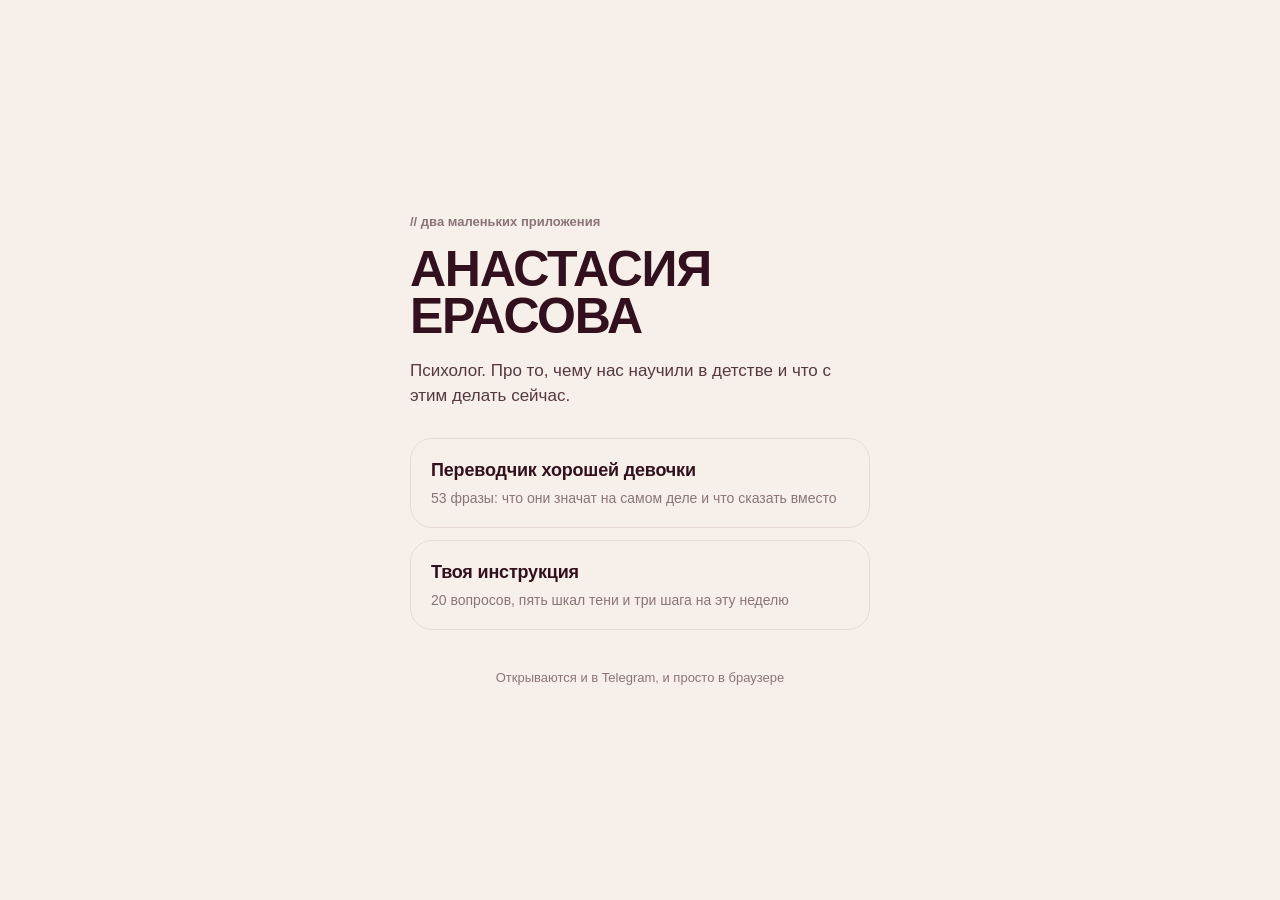
==== index.html @ 1b068df4 "мини-аппы: сборка 12.08.2026 22:41" ====
<!doctype html>
<html lang="ru">
<head>
<meta charset="utf-8">
<meta name="viewport" content="width=device-width, initial-scale=1, viewport-fit=cover">
<title>Приложения Анастасии Ерасовой</title>
<meta name="description" content="Два маленьких приложения: переводчик хорошей девочки и твоя инструкция.">
<style>
  :root { --cream:#F7F0EA; --wine:#33101D; --crimson:#8E2B42; --muted:#8B7479; --line:#E7DAD3; }
  @media (prefers-color-scheme: dark) {
    :root { --cream:#150A0E; --wine:#F5E9EA; --crimson:#B24259; --muted:#A08D91; --line:#33202A; }
  }
  * { margin:0; padding:0; box-sizing:border-box; }
  body {
    background:var(--cream); color:var(--wine); min-height:100vh;
    font:16px/1.5 -apple-system, BlinkMacSystemFont, "Helvetica Neue", Helvetica, Arial, sans-serif;
    -webkit-font-smoothing:antialiased;
    display:flex; align-items:center; justify-content:center; padding:32px 20px;
  }
  .wrap { max-width:460px; width:100%; }
  .kicker { font-size:13px; font-weight:700; color:var(--muted); margin-bottom:14px; }
  h1 { font-size:clamp(34px,11vw,50px); line-height:.95; font-weight:800; letter-spacing:-.025em; text-transform:uppercase; }
  .lead { font-size:17px; line-height:1.45; opacity:.82; margin:18px 0 30px; }
  a.item {
    display:block; text-decoration:none; color:inherit;
    border:1px solid var(--line); border-radius:22px; padding:18px 20px; margin-bottom:12px;
  }
  a.item b { display:block; font-size:18px; font-weight:700; letter-spacing:-.01em; }
  a.item span { display:block; font-size:14px; color:var(--muted); margin-top:4px; }
  .foot { text-align:center; color:var(--muted); font-size:13px; padding-top:26px; }
</style>
</head>
<body>
<div class="wrap">
  <div class="kicker">// два маленьких приложения</div>
  <h1>Анастасия<br>Ерасова</h1>
  <p class="lead">Психолог. Про то, чему нас научили в детстве и что с этим делать сейчас.</p>

  <a class="item" href="perevodchik/">
    <b>Переводчик хорошей девочки</b>
    <span>53 фразы: что они значат на самом деле и что сказать вместо</span>
  </a>
  <a class="item" href="instruktsiya/">
    <b>Твоя инструкция</b>
    <span>20 вопросов, пять шкал тени и три шага на эту неделю</span>
  </a>

  <div class="foot">Открываются и в Telegram, и просто в браузере</div>
</div>
</body>
</html>
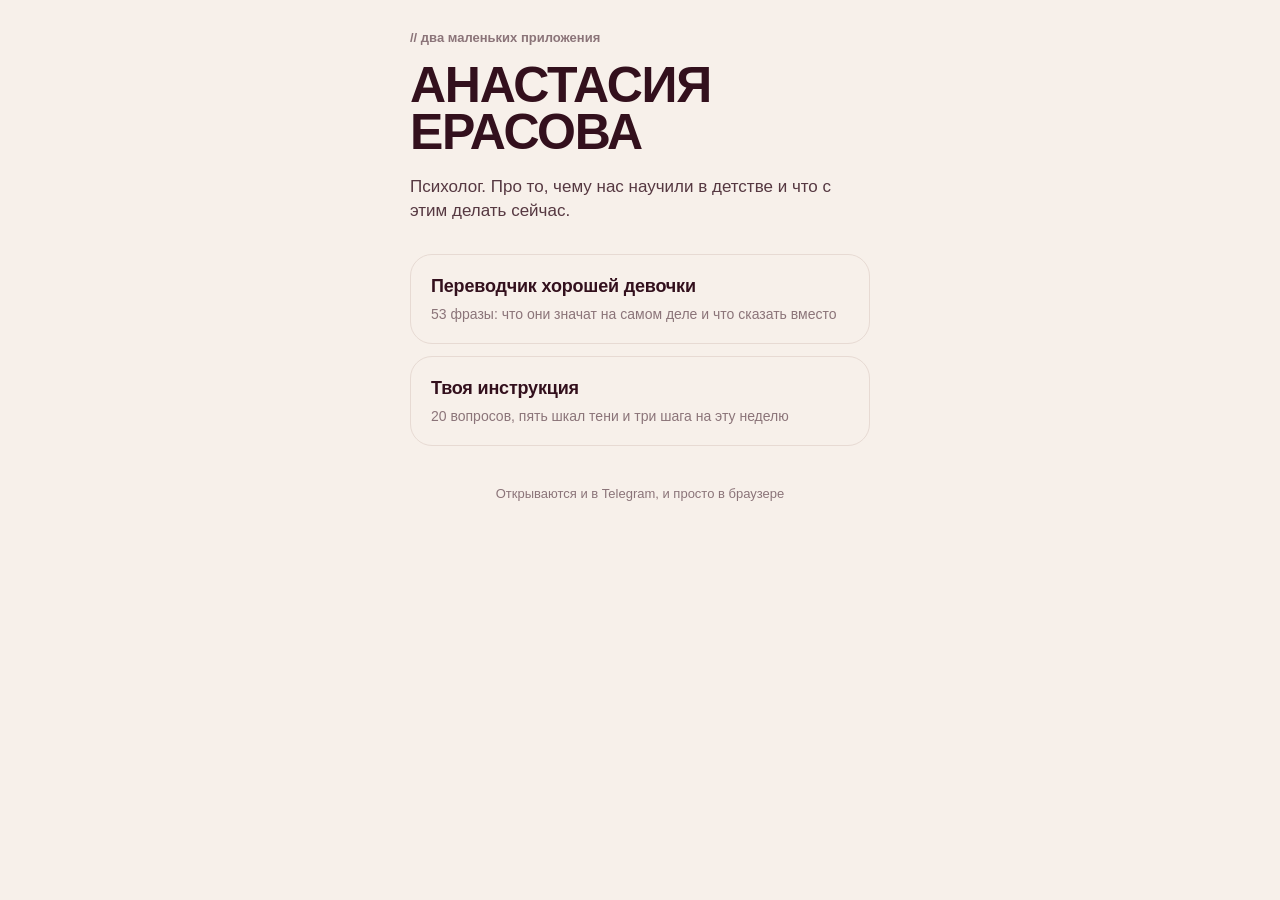
==== commit 7620928b: "мини-аппы: сборка 13.08.2026 12:14" ====
--- a/index.html
+++ b/index.html
@@ -15,9 +15,11 @@
     background:var(--cream); color:var(--wine); min-height:100vh;
     font:16px/1.5 -apple-system, BlinkMacSystemFont, "Helvetica Neue", Helvetica, Arial, sans-serif;
     -webkit-font-smoothing:antialiased;
-    display:flex; align-items:center; justify-content:center; padding:32px 20px;
+    /* контент прижат к верху: в мини-аппе Telegram вертикальное центрирование
+       оставляет пустую дыру сверху и прячет кнопки под низ экрана */
+    padding:calc(28px + env(safe-area-inset-top,0px)) 20px calc(36px + env(safe-area-inset-bottom,0px));
   }
-  .wrap { max-width:460px; width:100%; }
+  .wrap { max-width:460px; width:100%; margin:0 auto; }
   .kicker { font-size:13px; font-weight:700; color:var(--muted); margin-bottom:14px; }
   h1 { font-size:clamp(34px,11vw,50px); line-height:.95; font-weight:800; letter-spacing:-.025em; text-transform:uppercase; }
   .lead { font-size:17px; line-height:1.45; opacity:.82; margin:18px 0 30px; }
@@ -29,6 +31,22 @@
   a.item span { display:block; font-size:14px; color:var(--muted); margin-top:4px; }
   .foot { text-align:center; color:var(--muted); font-size:13px; padding-top:26px; }
 </style>
+<script src="https://telegram.org/js/telegram-web-app.js"></script>
+<script>
+  /* внутри Telegram: развернуть на весь экран и покрасить шапку в цвет страницы */
+  (function () {
+    var tg = window.Telegram && window.Telegram.WebApp;
+    if (!tg || !tg.initData) return;
+    try { tg.ready(); tg.expand(); } catch (e) {}
+    function paint() {
+      var dark = tg.colorScheme === "dark";
+      var bg = dark ? "#150A0E" : "#F7F0EA";
+      try { tg.setHeaderColor(bg); tg.setBackgroundColor(bg); } catch (e) {}
+    }
+    paint();
+    tg.onEvent("themeChanged", paint);
+  })();
+</script>
 </head>
 <body>
 <div class="wrap">
